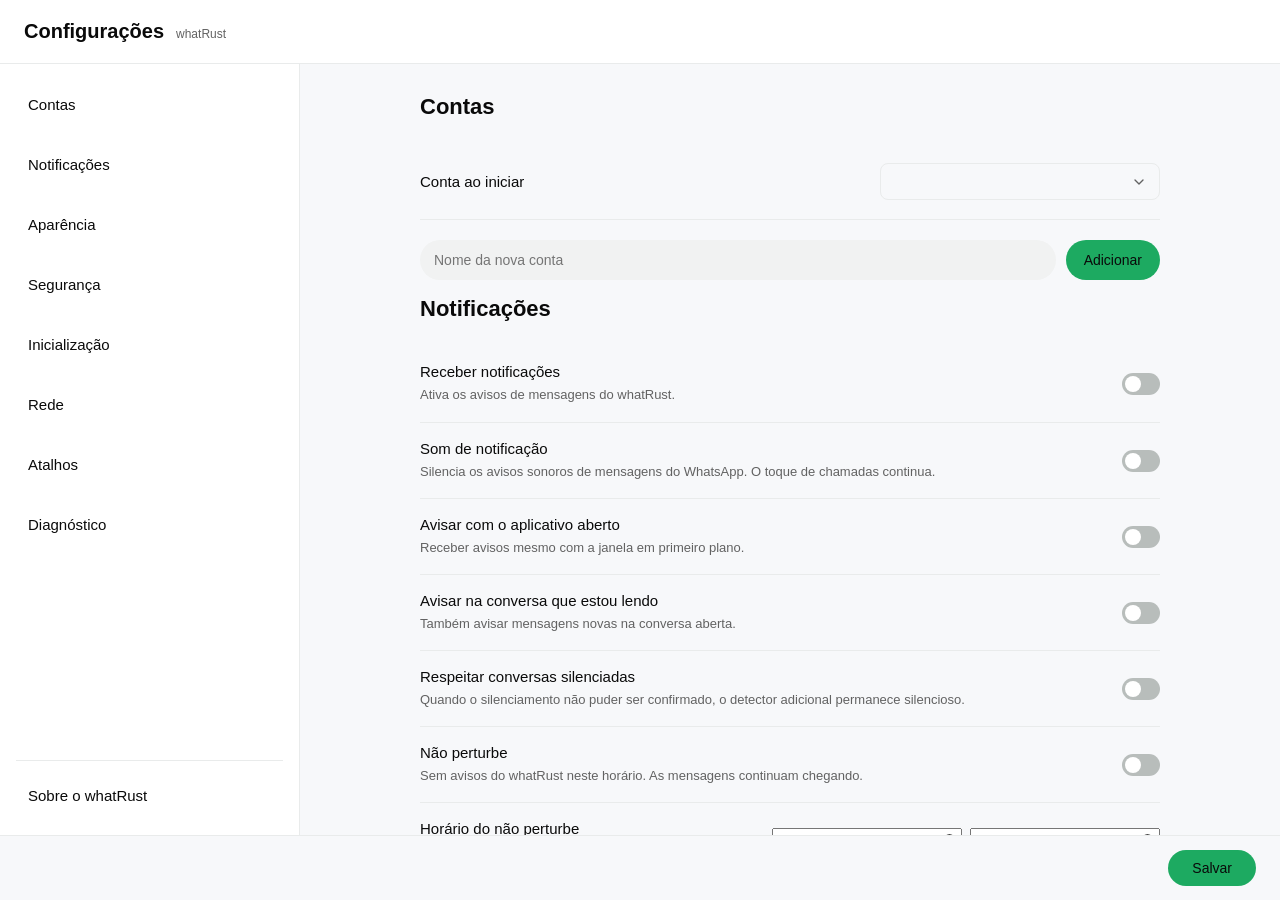
==== settings-ui/index.html @ b7c7f3b9 "feat(settings): add a System / Light / Dark theme setting Settings → Appearance → Theme. `system` (d" ====
<!doctype html>
<html lang="pt-BR">
  <head>
    <meta charset="utf-8" />
    <meta name="viewport" content="width=device-width, initial-scale=1" />
    <title>whatRust — Configurações</title>
    <script src="i18n.js"></script>
    <link rel="stylesheet" href="style.css" />
    <link rel="stylesheet" href="dialog.css" />
  </head>
  <body>
    <header class="app-header"><div><strong>Configurações</strong><span>whatRust</span></div><button id="back-to-chat" type="button" class="secondary back-button" aria-label="Voltar ao WhatsApp" title="Voltar ao WhatsApp" hidden><svg viewBox="0 0 24 24" aria-hidden="true"><path d="M19 12H5 M12 5l-7 7 7 7"/></svg><span>Voltar ao WhatsApp</span></button></header>
    <div class="settings-layout"><nav class="settings-nav" aria-label="Configurações"><a href="#sec-contas">Contas</a><a href="#sec-notificacoes">Notificações</a><a href="#sec-aparencia">Aparência</a><a href="#sec-seguranca">Segurança</a><a href="#sec-sistema">Inicialização</a><a href="#sec-rede">Rede</a><a href="#sec-atalhos">Atalhos</a><a href="#sec-diagnostico">Diagnóstico</a><a class="nav-about" href="#sec-atualizacoes"><span class="nav-about-text"><span>Sobre o whatRust</span><span class="nav-version" id="nav_version"></span></span></a></nav>
    <!-- Local preferences use familiar WhatsApp rows: titled
         groups of boxed-list rows, a title + subtitle on the left and the control
         on the right. Element ids are what main.js uses; keep them stable. -->
    <main class="prefs">
      <section class="group" id="sec-contas">
        <h2 class="group-title">Contas</h2>
        <label class="row startup-row">
          <span class="row-text"><span class="row-title">Conta ao iniciar</span></span>
          <select id="startup_account" aria-label="Conta ao iniciar"></select>
        </label>
        <div class="boxed-list" id="single_window_row" hidden>
          <label class="row">
            <span class="row-text"><span class="row-title">Mostrar todas as contas em uma janela</span>
              <span class="row-subtitle" id="single_window_subtitle">Uma janela com um seletor de contas; as contas ocultas continuam conectadas. Requer reiniciar o whatRust.</span></span>
            <input type="checkbox" class="switch" id="single_window" />
          </label>
        </div>
        <div id="accounts-list" class="boxed-list"></div>
        <div class="add-row">
          <input type="text" id="new_account_name" placeholder="Nome da nova conta" aria-label="Nome da nova conta" />
          <button id="add_account">Adicionar</button>
        </div>
        <p id="macos-note" class="macos-note" hidden>Múltiplas contas exigem macOS 14 ou superior.</p>
        <p id="accounts-note" class="group-note" role="status" aria-live="polite"></p>
      </section>
      <section class="group" id="sec-notificacoes"><h2 class="group-title">Notificações</h2><div class="boxed-list">
<label class="row"><span class="row-text"><span class="row-title">Receber notificações</span><span class="row-subtitle">Ativa os avisos de mensagens do whatRust.</span></span><input type="checkbox" class="switch" id="notifications"></label><label class="row"><span class="row-text"><span class="row-title">Som de notificação</span><span class="row-subtitle">Silencia os avisos sonoros de mensagens do WhatsApp. O toque de chamadas continua.</span></span><input type="checkbox" class="switch" id="notification_sound"></label><label class="row"><span class="row-text"><span class="row-title">Avisar com o aplicativo aberto</span><span class="row-subtitle">Receber avisos mesmo com a janela em primeiro plano.</span></span><input type="checkbox" class="switch" id="notify_when_focused"></label><label class="row"><span class="row-text"><span class="row-title">Avisar na conversa que estou lendo</span><span class="row-subtitle">Também avisar mensagens novas na conversa aberta.</span></span><input type="checkbox" class="switch" id="notify_active_chat"></label><label class="row"><span class="row-text"><span class="row-title">Respeitar conversas silenciadas</span><span class="row-subtitle">Quando o silenciamento não puder ser confirmado, o detector adicional permanece silencioso.</span></span><input type="checkbox" class="switch" id="respect_muted"></label><label class="row"><span class="row-text"><span class="row-title">Não perturbe</span><span class="row-subtitle">Sem avisos do whatRust neste horário. As mensagens continuam chegando.</span></span><input type="checkbox" class="switch" id="quiet_hours"></label><div class="row" id="quiet_times_row"><span class="row-text"><span class="row-title">Horário do não perturbe</span><span class="row-subtitle">Pode passar da meia-noite, por exemplo 22:00 até 08:00.</span></span><div class="hotkey-row"><input type="time" id="quiet_start" aria-label="Início do não perturbe"><input type="time" id="quiet_end" aria-label="Fim do não perturbe"></div></div></div><p class="group-note">O detector adicional só usa mensagens novas identificáveis. Conversas silenciadas, histórico e estados desconhecidos não geram avisos adicionais.</p></section>

      <section class="group" id="sec-sistema">
        <h2 class="group-title">Comportamento</h2>
        <div class="boxed-list">
          <label class="row">
            <span class="row-text"><span class="row-title">Continuar em segundo plano ao fechar</span>
              <span class="row-subtitle">Mantém suas contas conectadas ao fechar a janela</span></span>
            <input type="checkbox" class="switch" id="close_to_tray" />
          </label>
          <label class="row">
            <span class="row-text"><span class="row-title">Iniciar minimizado</span>
              <span class="row-subtitle">Iniciar sem abrir a janela principal</span></span>
            <input type="checkbox" class="switch" id="start_minimized" />
          </label>
          <label class="row">
            <span class="row-text"><span class="row-title">Iniciar com o sistema</span></span>
            <input type="checkbox" class="switch" id="autostart" />
          </label>
          <label class="row mac-only" id="menu_bar_icon_row" hidden>
            <span class="row-text"><span class="row-title">Mostrar ícone na barra de menus</span>
              <span class="row-subtitle" id="menu_bar_icon_subtitle">Quando desativado, clique no ícone do Dock para abrir o whatRust</span></span>
            <input type="checkbox" class="switch" id="menu_bar_icon" />
          </label>
          <label class="row mac-only" hidden>
            <span class="row-text"><span class="row-title">Somente na barra de menus</span>
              <span class="row-subtitle" id="menubar_only_subtitle">Sem ícone no Dock nem janela principal — todas as contas continuam conectadas para notificações e cada uma abre como painel pela bandeja</span></span>
            <input type="checkbox" class="switch" id="menubar_only" />
          </label>
          <label class="row mac-only" hidden>
            <span class="row-text"><span class="row-title">Ocultar ícone do Dock</span>
              <span class="row-subtitle">Mantém a janela principal; o ícone da barra de menus passa a ser a forma de reabrir o whatRust</span></span>
            <input type="checkbox" class="switch" id="hide_dock_icon" />
          </label>
        </div>
      </section>

      <section class="group" id="sec-aparencia">
        <h2 class="group-title">Aparência</h2>
        <div class="boxed-list">
          <label class="row">
            <span class="row-text"><span class="row-title">Tema</span>
              <span class="row-subtitle">O WhatsApp segue esta opção quando o tema dele está em "Padrão do sistema".</span></span>
            <select id="theme">
              <option value="system">Sistema</option>
              <option value="light">Claro</option>
              <option value="dark">Escuro</option>
            </select>
          </label>
          <label class="row">
            <span class="row-text"><span class="row-title">Tamanho da interface</span>
              <span class="row-subtitle">Ajusta o tamanho do WhatsApp sem alterar as outras contas.</span></span>
            <select id="zoom">
              <option value="0.75">Muito pequeno</option>
              <option value="0.85">Pequeno</option>
              <option value="1">Padrão</option>
              <option value="1.15">Grande</option>
            </select>
          </label>
          <label class="row">
            <span class="row-text"><span class="row-title">Ocultar anúncios do app do WhatsApp</span>
              <span class="row-subtitle">Esconde os convites para baixar o WhatsApp para Windows ou Mac. Vale ao reiniciar o whatRust.</span></span>
            <input type="checkbox" class="switch" id="hide_app_banner" />
          </label>
          <label class="row">
            <span class="row-text"><span class="row-title">Controles do whatRust no cabeçalho do WhatsApp</span>
              <span class="row-subtitle">Mostra o seletor de contas e a engrenagem dentro do cabeçalho do WhatsApp (Windows e janela única). Desative para não alterar a página. Vale ao reiniciar o whatRust.</span></span>
            <input type="checkbox" class="switch" id="page_overlays" />
          </label>
          <label class="row linux-only" id="title_bar_row" hidden>
            <span class="row-text"><span class="row-title">Barra de título</span>
              <span class="row-subtitle" id="title_bar_subtitle">Gerenciadores de janelas lado a lado, como o Hyprland, não usam barra de título.</span></span>
            <select id="title_bar">
              <option value="auto">Automático</option>
              <option value="show">Mostrar</option>
              <option value="hide">Ocultar</option>
            </select>
          </label>
          <label class="row linux-only" id="rendering_row" hidden>
            <span class="row-text"><span class="row-title">Renderização</span>
              <span class="row-subtitle" id="rendering_subtitle">Use o modo compatível se a janela ficar em branco em placas de vídeo antigas. Vale ao reiniciar o whatRust.</span></span>
            <select id="rendering">
              <option value="auto">Automático</option>
              <option value="software">Compatível (sem GPU)</option>
            </select>
          </label>
          <label class="row">
            <span class="row-text"><span class="row-title">Idioma</span>
              <span class="row-subtitle">Idioma da interface do whatRust.</span></span>
            <select id="language">
              <option value="pt-BR">Português (Brasil)</option>
              <option value="en">English</option>
            </select>
          </label>
          <div class="row">
            <span class="row-text"><span class="row-title">Ícone do aplicativo</span>
              <span class="row-subtitle" id="icon_subtitle">Padrão</span></span>
            <div class="hotkey-row">
              <button type="button" id="choose_icon" class="secondary">Escolher PNG…</button>
              <button type="button" id="reset_icon" class="secondary">Restaurar padrão</button>
            </div>
          </div>
          <p class="group-note" id="icon_note">Imagem PNG quadrada, de 32 a 1024 px e até 5 MB. Vale para o aplicativo todo; a bandeja não muda. No Linux com Wayland, o ícone da janela vem do arquivo .desktop e não muda.</p>
          <div class="row">
            <span class="row-text"><span class="row-title">Pasta de downloads</span>
              <span class="row-subtitle" id="download_dir_subtitle">Pasta Downloads do sistema</span></span>
            <div class="hotkey-row">
              <button type="button" id="choose_download_dir" class="secondary">Escolher pasta…</button>
              <button type="button" id="reset_download_dir" class="secondary">Restaurar Downloads</button>
            </div>
          </div>
          <label class="row">
            <span class="row-text"><span class="row-title">Suspender contas sem uso</span>
              <span class="row-subtitle">Libera memória de contas em segundo plano. Uma conta suspensa não recebe avisos até ser aberta de novo.</span></span>
            <select id="sleep_idle_hours">
              <option value="0">Nunca</option>
              <option value="1">Após 1 hora</option>
              <option value="4">Após 4 horas</option>
              <option value="8">Após 8 horas</option>
              <option value="24">Após 24 horas</option>
            </select>
          </label>
          <div class="row">
            <span class="row-text"><span class="row-title">Backup das configurações</span>
              <span class="row-subtitle">Salva as preferências e a lista de contas. Não inclui logins, conversas nem a senha de bloqueio.</span></span>
            <div class="hotkey-row">
              <button type="button" id="export_backup" class="secondary">Salvar backup…</button>
              <button type="button" id="import_backup" class="secondary">Restaurar backup…</button>
            </div>
          </div>
        </div>
      </section>

      <section class="group" id="sec-rede">
        <h2 class="group-title">Rede</h2>
        <div class="boxed-list">
          <label class="row">
            <span class="row-text"><span class="row-title">Proxy</span>
              <span class="row-subtitle">Encaminha todo o tráfego das contas do WhatsApp por um proxy.</span></span>
            <select id="proxy_mode">
              <option value="off">Desativado</option>
              <option value="socks5">SOCKS5</option>
              <option value="http">HTTP</option>
            </select>
          </label>
          <label class="row entry-row proxy-field">
            <span class="row-title">Servidor</span>
            <input type="text" id="proxy_host" autocomplete="off" spellcheck="false" placeholder="127.0.0.1" />
          </label>
          <label class="row entry-row proxy-field">
            <span class="row-title">Porta</span>
            <input type="text" id="proxy_port" inputmode="numeric" autocomplete="off" placeholder="1080" />
          </label>
        </div>
        <p class="group-note">Proxy com usuário e senha não é suportado: os navegadores embutidos não aceitam credenciais por esse caminho. A alteração vale após reiniciar o whatRust.</p>
        <p id="proxy_restart" class="hotkey-hint" hidden><span>Reinicie o whatRust para aplicar o proxy.</span> <button type="button" id="proxy_restart_btn" class="secondary">Reiniciar agora</button></p>
      </section>

      <section class="group" id="sec-atalhos">
        <h2 class="group-title">Atalhos</h2>
        <div class="boxed-list">
          <label class="row">
            <span class="row-text"><span class="row-title">Atalho para mostrar ou ocultar</span>
              <span class="row-subtitle">Uma combinação de teclas para mostrar ou ocultar o aplicativo</span></span>
            <input type="checkbox" class="switch" id="hotkey_enabled" />
          </label>
          <div class="row">
            <span class="row-text"><span class="row-title">Atalho</span></span>
            <div class="hotkey-row">
              <input type="text" id="hotkey" placeholder="Cmd/Ctrl+Shift+W" aria-label="Atalho" />
              <button type="button" id="record_hotkey" class="secondary">Gravar</button>
            </div>
          </div>
          <label class="row">
            <span class="row-text"><span class="row-title">Atalho para desfocar</span>
              <span class="row-subtitle">Liga ou desliga o desfoque de privacidade em todas as contas. Para escolher o que é desfocado, pressione Ctrl+Shift+P (⌘+Shift+P no Mac) numa janela do WhatsApp.</span></span>
            <input type="checkbox" class="switch" id="blur_hotkey_enabled" />
          </label>
          <div class="row">
            <span class="row-text"><span class="row-title">Atalho</span></span>
            <div class="hotkey-row">
              <input type="text" id="blur_hotkey" placeholder="Cmd/Ctrl+Shift+B" aria-label="Atalho" />
              <button type="button" id="record_blur_hotkey" class="secondary">Gravar</button>
            </div>
          </div>
        </div>
        <p id="hotkey_hint" class="hotkey-hint" hidden></p>
        <p class="group-note">No Linux/Wayland, configure <code>whatrust --toggle</code> nos atalhos do sistema.</p>
      </section>

      <section class="group" id="sec-seguranca">
        <h2 class="group-title">Segurança</h2>

        <div id="lock-disabled">
          <div class="boxed-list">
            <label class="row entry-row">
              <span class="row-title">Senha</span>
              <input type="password" id="lock_pw1" autocomplete="new-password" placeholder="Pelo menos 6 caracteres" />
            </label>
            <label class="row entry-row">
              <span class="row-title">Confirmar</span>
              <input type="password" id="lock_pw2" autocomplete="new-password" />
            </label>
          </div>
          <div class="group-actions">
            <button id="enable_lock">Ativar bloqueio</button>
          </div>
        </div>

        <div id="lock-enabled" hidden>
          <div class="boxed-list">
            <label class="row" id="biometric_row" hidden>
              <span class="row-text"><span class="row-title" id="biometric_label">Usar biometria</span></span>
              <input type="checkbox" class="switch" id="biometric_enabled" />
            </label>
            <label class="row">
              <span class="row-text"><span class="row-title">Bloquear ao iniciar</span></span>
              <input type="checkbox" class="switch" id="lock_on_launch" />
            </label>
            <label class="row">
              <span class="row-text"><span class="row-title">Bloquear ao ocultar</span></span>
              <input type="checkbox" class="switch" id="lock_on_hide" />
            </label>
            <label class="row">
              <span class="row-text"><span class="row-title">Bloquear por inatividade</span>
                <span class="row-subtitle">Minutos; 0 desativa</span></span>
              <input type="number" id="idle_min" min="0" step="1" value="0" />
            </label>
          </div>
          <div class="group-actions">
            <button id="lock_now">Bloquear agora</button>
            <button id="change_pw" class="secondary">Alterar senha…</button>
            <button id="disable_lock" class="secondary">Desativar…</button>
          </div>
        </div>

        <p class="group-note">O bloqueio protege o acesso às janelas do whatRust. Ele
          <strong>não</strong> criptografa os dados no disco.</p>
      </section>
      <section class="group" id="sec-diagnostico"><h2 class="group-title">Diagnóstico de notificações</h2>
      <div class="boxed-list"><div class="row"><span class="row-text"><span class="row-title">Verificar avisos do Windows</span><span class="row-subtitle">O teste confirma o envio; confira se o Windows exibe o banner.</span></span><button id="test-notification" type="button">Testar</button></div><div class="row"><span class="row-text">Permissões e Não perturbe</span><button id="windows-notifications" class="secondary" type="button">Abrir no Windows</button></div></div>
      <p id="diagnostic-note" class="group-note" role="status"></p><div id="route-status" class="boxed-list"></div>
      <h3>Atividade desta sessão</h3><p class="group-note">Somente horário, conta e resultado. Não armazena o texto das mensagens.</p><div id="notification-history" class="boxed-list"></div>
      </section>
      <section class="group" id="sec-atualizacoes">
        <h2 class="group-title">Sobre o whatRust</h2>
        <h3>Atualizações</h3>
        <div class="boxed-list">
          <label class="row">
            <span class="row-text"><span class="row-title">Verificar atualizações automaticamente</span>
              <span class="row-subtitle">Consulta o GitHub (api.github.com) um minuto após iniciar e a cada 6 horas. Só pergunta qual é a versão mais recente.</span></span>
            <input type="checkbox" class="switch" id="auto_update_check" />
          </label>
          <label class="row">
            <span class="row-text"><span class="row-title">Instalar atualizações automaticamente</span>
              <span class="row-subtitle" id="auto_update_install_subtitle">Só age quando não é preciso senha.</span></span>
            <input type="checkbox" class="switch" id="auto_update_install" />
          </label>
        </div>
        <div class="boxed-list">
          <div class="row">
            <span class="row-text"><span class="row-title">Versão instalada</span>
              <span class="row-subtitle" id="upd_current"></span></span>
            <button type="button" id="upd_check" class="secondary">Verificar agora</button>
          </div>
          <div class="row">
            <span class="row-text"><span class="row-title">Tipo de instalação</span>
              <span class="row-subtitle" id="upd_method"></span></span>
          </div>
          <div class="row">
            <span class="row-text"><span class="row-title">Última verificação</span>
              <span class="row-subtitle" id="upd_last"></span></span>
          </div>
        </div>
        <div id="upd_panel" class="upd-panel" hidden>
          <h3 id="upd_title"></h3>
          <progress id="upd_progress" max="100" hidden></progress>
          <p id="upd_message" class="group-note" role="status" aria-live="polite"></p>
          <p id="upd_error" class="hotkey-hint" role="alert" hidden></p>
          <div class="group-actions">
            <button type="button" id="upd_install" hidden>Baixar e instalar</button>
            <button type="button" id="upd_apply" hidden>Reiniciar e instalar</button>
            <button type="button" id="upd_restart" hidden>Reiniciar agora</button>
            <button type="button" id="upd_page" class="secondary" hidden>Ver no GitHub</button>
          </div>
          <div id="upd_flatpak" class="upd-flatpak" hidden>
            <code id="upd_command"></code>
            <button type="button" id="upd_copy" class="secondary">Copiar</button>
          </div>
        </div>
        <div id="upd_notes_box" hidden>
          <h3>Novidades</h3>
          <div id="upd_notes" class="notes"></div>
        </div>
        <p class="group-note">Versões 0.6.10 e anteriores não atualizam sozinhas: instale esta versão manualmente uma vez. Cada arquivo baixado é conferido com a soma de verificação (SHA-256) publicada na versão antes de ser instalado.</p>
        <h3>Contribuidores</h3>
        <p class="group-note">Obrigado a todas as pessoas que contribuíram com código para o whatRust.</p>
        <ul id="contributors" class="contributors"></ul>
      </section>
    </main></div>

    <footer class="footer">
      <span id="note" class="note" role="status" aria-live="polite"></span>
      <button id="save">Salvar</button>
    </footer>

    <script src="dialog.js"></script>
    <script src="hotkey.js"></script>
    <script src="main.js"></script>
    <script src="panel.js"></script>
    <script src="notes.js"></script>
    <script src="updates.js"></script>
  </body>
</html>
---- settings-ui/style.css ----
/* Local management UI, matching WhatsApp desktop surfaces and spacing. */
:root {
  color-scheme: light dark;
  --bg: #fff; --card: #fff; --panel: #f7f8fa; --fg: #0a0a0a; --dim: #626262;
  --green: #1daa61; --on-green: #0a0a0a; --border: #e9ebeb;
  --control-hover: #00000014; --control-active: #00000024;
  --line: #e9ebeb; --hover: #f1f2f2; --switch-off: #b8bdbb;
  --danger: #c52c3a; --warn: #996600;
  --chevron: url("data:image/svg+xml,%3Csvg xmlns='http://www.w3.org/2000/svg' viewBox='0 0 24 24' fill='none' stroke='%23626262' stroke-width='2' stroke-linecap='round' stroke-linejoin='round'%3E%3Cpath d='m6 9 6 6 6-6'/%3E%3C/svg%3E");
}
@media (prefers-color-scheme: dark) {
  :root:not([data-theme="light"]) {
    color-scheme: dark;
    --bg: #161717; --card: #232626; --panel: #1d1f1f; --fg: #fafafa; --dim: #a1a5a5;
    --green: #21c063; --on-green: #0a0a0a; --border: #2c3030;
    --control-hover: #ffffff14; --control-active: #ffffff24;
    --line: #2c3030; --hover: #2a2d2d; --switch-off: #626767;
    --danger: #ff707a; --warn: #e3b341;
    --chevron: url("data:image/svg+xml,%3Csvg xmlns='http://www.w3.org/2000/svg' viewBox='0 0 24 24' fill='none' stroke='%23a1a5a5' stroke-width='2' stroke-linecap='round' stroke-linejoin='round'%3E%3Cpath d='m6 9 6 6 6-6'/%3E%3C/svg%3E");
  }
}
:root[data-theme="dark"] {
    color-scheme: dark;
    --bg: #161717; --card: #232626; --panel: #1d1f1f; --fg: #fafafa; --dim: #a1a5a5;
    --green: #21c063; --on-green: #0a0a0a; --border: #2c3030;
    --control-hover: #ffffff14; --control-active: #ffffff24;
    --line: #2c3030; --hover: #2a2d2d; --switch-off: #626767;
    --danger: #ff707a; --warn: #e3b341;
    --chevron: url("data:image/svg+xml,%3Csvg xmlns='http://www.w3.org/2000/svg' viewBox='0 0 24 24' fill='none' stroke='%23a1a5a5' stroke-width='2' stroke-linecap='round' stroke-linejoin='round'%3E%3Cpath d='m6 9 6 6 6-6'/%3E%3C/svg%3E");
}
:root[data-theme="light"] { color-scheme:light; }
* { box-sizing: border-box; }
/* Thin, translucent scrollbars to match the chat panes (see bridge.js):
   the native webviews otherwise render a thick unstyled system scrollbar
   that clashes with the dark theme. Same muted grey, transparent track. */
* { scrollbar-width: thin; scrollbar-color: rgba(134,150,160,.45) transparent; }
*::-webkit-scrollbar { width: 8px; height: 8px; }
*::-webkit-scrollbar-track { background: transparent; }
*::-webkit-scrollbar-thumb { background-color: rgba(134,150,160,.45); border: 2px solid transparent; border-radius: 4px; background-clip: padding-box; }
*::-webkit-scrollbar-thumb:hover { background-color: rgba(134,150,160,.8); }
*::-webkit-scrollbar-corner { background: transparent; }
html, body { height: 100%; }
body {
  margin: 0; display: flex; flex-direction: column;
  background: var(--bg); color: var(--fg);
  font: 14px "Segoe UI", Helvetica, Arial, sans-serif;
}
[hidden] { display: none !important; }
button, input, select { font: inherit; }
button { cursor: pointer; border: 0; border-radius: 22px; padding: 9px 18px; background: var(--green); color: var(--on-green); font-weight: 500; }
button:disabled { opacity: .45; cursor: default; }
button.secondary { background: transparent; color: var(--green); }
button:hover:not(:disabled) { filter: brightness(.95); }
button:focus-visible, input:focus-visible, select:focus-visible, a:focus-visible { outline: 2px solid var(--green); outline-offset: 2px; }
.app-header { padding: 12px 24px; min-height: 64px; display: flex; align-items: center; justify-content: space-between; gap: 16px; border-bottom: 1px solid var(--border); }
.app-header > div { display: flex; align-items: baseline; gap: 12px; }
.app-header strong { font-size: 20px; font-weight: 600; }
.app-header span { font-size: 12px; color: var(--dim); }
.app-header button { color: var(--dim); font-weight: 400; }
.settings-layout { display: flex; flex: 1; min-height: 0; overflow: hidden; }
.settings-nav { flex: 0 0 300px; padding: 12px 8px; display: flex; flex-direction: column; gap: 4px; border-right: 1px solid var(--border); }
.settings-nav a { display: flex; align-items: center; gap: 24px; padding: 16px 20px; border-radius:8px; min-height:56px; font-size: 15px; color: inherit; text-decoration: none; }
.settings-nav a:hover, .settings-nav a[aria-current=page] { background: var(--hover); }
.settings-nav svg { width: 22px; height: 22px; stroke: var(--dim); fill: none; stroke-width: 1.7; stroke-linecap: round; stroke-linejoin: round; flex-shrink: 0; }
.prefs { background:var(--panel); flex: 1; min-width: 0; overflow-y: auto; padding: 30px 40px; scroll-behavior: smooth; }
.group { max-width: 740px; margin: 0 auto; }
.group-title { font-size: 22px; font-weight: 600; margin: 0 0 24px; }
.group-note { font-size: 13px; line-height: 1.55; margin: 16px 0; color: var(--dim); }
.group-note code { font: inherit; background: var(--hover); padding: 2px 4px; }
.group-actions { display: flex; flex-wrap: wrap; align-items: center; gap: 8px; margin-top: 16px; }
.boxed-list > * + * { border-top: 1px solid var(--border); }
.boxed-list:empty { display: none; }
.row { display: flex; align-items: center; gap: 20px; min-height: 76px; padding: 16px 0; }
label.row { cursor: pointer; }
.row-text { flex: 1; min-width: 0; display: flex; flex-direction: column; gap: 5px; }
.row-title { font-size: 15px; }
.row-subtitle { font-size: 13px; line-height: 1.5; color: var(--dim); }
.startup-row { margin: 24px 0 16px; border-bottom: 1px solid var(--border); }
.entry-row .row-title { flex: 0 0 90px; }
.entry-row input { flex: 1; min-width: 0; }
input[type=text], input[type=password], input[type=number], select { border: 1px solid var(--border); border-radius: 8px; padding: 8px 12px; background: transparent; color: inherit; }
input[type=number] { width: 80px; }
select { min-width: 120px; appearance: none; -webkit-appearance: none; padding-right: 36px; background-image: var(--chevron); background-repeat: no-repeat; background-position: right 12px center; background-size: 16px 16px; line-height: 1.4; }
select option { background: var(--bg); color: var(--fg); }
.switch { appearance: none; -webkit-appearance: none; position: relative; width: 38px; height: 22px; margin: 0; flex: 0 0 38px; border: 0; border-radius: 12px; background: var(--switch-off); cursor: pointer; }
.switch::before { content: ""; position: absolute; left: 3px; top: 3px; width: 16px; height: 16px; border-radius: 50%; background: #fff; transition: transform .15s; }
.switch:checked { background: var(--green); }
.switch:checked::before { transform: translateX(16px); }
.account-row { border-radius:8px; display: flex; align-items: center; min-height: 88px; gap: 15px; padding: 12px; }
.account-row:hover { background:var(--hover); }
.account-row:hover .account-avatar:not(.has-photo) { background: var(--control-hover); }
.account-avatar { height: 48px; width: 48px; border-radius: 50%; background: var(--hover); color: var(--dim); display: grid; place-items: center; font-size: 17px; flex: 0 0 48px; }
.account-avatar.has-photo { overflow: hidden; background: none; }
.account-avatar img { width: 100%; height: 100%; object-fit: cover; display: block; }
.settings-nav .nav-about { margin-top: auto; position: relative; }
.settings-nav .nav-about::before { content: ""; position: absolute; left: 8px; right: 8px; top: -7px; border-top: 1px solid var(--border); }
.nav-about-text { display: flex; flex-direction: column; gap: 2px; min-width: 0; }
.nav-version { font-size: 12px; color: var(--dim); }
.nav-version:empty { display: none; }
.contributors { list-style: none; margin: 0; padding: 0; display: flex; flex-wrap: wrap; gap: 8px; }
.contributors a { display: inline-block; padding: 6px 12px; border: 1px solid var(--border); border-radius: 16px; color: inherit; text-decoration: none; font-size: 13px; }
.contributors a:hover { background: var(--hover); }
.account-open { display: flex; flex: 1; min-width: 0; align-items: flex-start; flex-direction: column; gap: 5px; padding: 0; border: 0; border-radius: 0; background: transparent; color: inherit; text-align: left; }
.acct-name { font-size: 16px; max-width: 100%; white-space: nowrap; text-overflow: ellipsis; overflow: hidden; }
.acct-subtitle { font-size: 13px; color: var(--dim); font-weight: 400; }
.account-more { display: grid; place-items: center; flex: 0 0 40px; font-size: 26px; line-height: 1; width: 40px; height: 40px; border-radius: 50%; padding: 0; color: var(--dim); background: transparent; transition: background-color .12s, color .12s; }
.account-more:hover:not(:disabled), .account-more:focus-visible, .account-more[aria-expanded="true"] { background: var(--control-hover); color: var(--fg); filter: none; }
.account-more:active:not(:disabled) { background: var(--control-active); }
@media(prefers-reduced-motion:reduce) { .account-more { transition:none; } }
.acct-unread { background: var(--green); color: var(--on-green); font-size: 12px; padding: 2px 7px; border-radius: 10px; }
.account-actions { position: fixed; inset: auto; border: 1px solid var(--border); border-radius: 8px; background: var(--card); color: var(--fg); box-shadow: 0 2px 12px #0004; padding: 6px 0; width: 245px; max-width:calc(100vw - 24px); margin: 0; max-height: calc(100vh - 24px);overflow-y:auto;overscroll-behavior:contain; }
.account-actions button { display: block; width: 100%; border-radius: 0; background: transparent; color: inherit; text-align: left; font-size: 14px; font-weight: 400; padding: 12px 22px; }
.account-actions button:hover, .account-actions button:focus-visible { background: var(--hover); }
.account-actions .danger { color: var(--danger); }
.add-row { display: flex; gap: 10px; margin-top: 20px; }
.add-row input { border-radius:24px; min-width: 0; flex: 1; background: var(--hover); border: 0; padding: 12px 14px; }
.hotkey-row { display: flex; gap: 8px; flex-wrap: wrap; }
.hotkey-row input { min-width: 0; width: 190px; }
.recording { outline: 2px dashed var(--green); }
.hotkey-hint { font-size: 13px; color: var(--warn); }
.footer { display: flex; justify-content: space-between; align-items: center; gap: 12px; padding: 14px 24px; border-top: 1px solid var(--border); }
.footer button { padding: 10px 24px; margin-left: auto; }
.note { font-size: 13px; color: var(--green); }
.prefs h3 { font-size: 14px; margin: 24px 0 6px; }
@media(max-width:900px) { .settings-nav { flex-basis: 220px; } .settings-nav a { padding: 16px 20px; gap: 18px; } .prefs { padding: 26px 24px; } }
@media(max-width:640px) {
  .settings-nav { flex-basis: 62px; overflow: hidden; } .settings-nav a { font-size: 0; padding: 18px 20px; gap: 24px; } .settings-nav svg { flex: 0 0 22px; }
  .prefs { padding: 24px 18px; } .app-header { padding: 14px 18px; min-height: 66px; } .row { gap: 12px; flex-wrap: wrap; } .row-text { flex-basis: 160px; }
  .account-row { gap: 10px; } .account-avatar { width: 40px; height: 40px; flex-basis: 40px; } .group-title { font-size: 19px; }
}
@media(max-width:480px) { .app-header span { display: none; } }

/* Same icon hit area as the WhatsApp toolbar. */
.back-button { display:inline-flex;align-items:center;gap:10px;min-height:40px;padding:8px 12px!important;color:var(--fg)!important; }
.back-button svg { width:24px;height:24px;stroke:currentColor;stroke-width:1.8;fill:none;stroke-linecap:round;stroke-linejoin:round;flex:none; }
.back-button:hover { background:var(--hover); }
.footer { background:var(--panel); }
@media(max-width:640px){.settings-nav{padding:12px 4px;}.settings-nav a{padding:16px;}.back-button span{display:none;}.back-button{width:40px;padding:8px!important;}}

.back-button span { font-size:14px;color:inherit; }

.row select { max-width:min(280px,100%);text-overflow:ellipsis;white-space:nowrap;overflow:hidden; }
#startup_account { width:clamp(150px,35vw,280px); }

.row-subtitle,.group-note,.hotkey-hint { overflow-wrap:anywhere; }

.row-title {overflow-wrap:anywhere;}
.note {min-width:0;overflow-wrap:anywhere;flex:1;}

/* Settings -> Updates */
.upd-panel { margin-top: 24px; padding: 16px 20px; border: 1px solid var(--border); border-radius: 12px; background: var(--card); }
.upd-panel h3 { margin: 0 0 8px; font-size: 16px; }
.upd-panel progress { width: 100%; height: 8px; accent-color: var(--green); margin: 8px 0; }
.upd-panel .group-note { margin: 8px 0; }
.upd-flatpak { display: flex; align-items: center; gap: 8px; margin-top: 12px; flex-wrap: wrap; }
.upd-flatpak code { flex: 1; min-width: 0; overflow-wrap: anywhere; font: 12px ui-monospace, Menlo, Consolas, monospace; background: var(--hover); padding: 8px 10px; border-radius: 8px; user-select: all; }
.notes { font-size: 13px; line-height: 1.55; max-height: 320px; overflow-y: auto; padding: 4px 0; overflow-wrap: anywhere; }
.notes h4 { margin: 14px 0 4px; font-size: 14px; }
.notes p { margin: 6px 0; }
.notes ul { margin: 6px 0; padding-left: 20px; }
.notes code, .notes pre { font: 12px ui-monospace, Menlo, Consolas, monospace; background: var(--hover); border-radius: 4px; }
.notes code { padding: 1px 4px; }
.notes pre { padding: 8px 10px; overflow-x: auto; white-space: pre-wrap; }
---- settings-ui/dialog.css ----
/* In-page replacements for window.alert/confirm/prompt. Shared by the settings
   window and the lock screen, so the styles stand on their own rather than
   extending either page's sheet. */
.dlg-backdrop {
  position: fixed; inset: 0; z-index: 100;
  display: flex; align-items: center; justify-content: center; padding: 24px;
  background: #000a;
}
.dlg-backdrop[hidden] { display: none; }
.dlg {
  box-sizing:border-box;width:100%;max-width:340px;max-height:calc(100vh - 48px);overflow-y:auto;overflow-wrap:anywhere;padding:20px;
  border-radius: 12px; box-shadow: 0 14px 44px #0007;
  background: var(--card,#fff); color: var(--fg,#0a0a0a);
  font-family: system-ui, -apple-system, "Segoe UI", Roboto, sans-serif;
  font-size: 14px; text-align: left;
}
@media (prefers-color-scheme: dark) {
  .dlg { background: var(--card,#232626); color: var(--fg,#fafafa); }
}
.dlg h2 { font-size: 15px; font-weight: 600; margin: 0 0 8px; }
.dlg-message { margin: 0; line-height: 1.45; white-space: pre-line; }
.dlg-input {
  width: 100%; margin-top: 14px; padding: 9px 11px; font-size: 14px;
  border: 1px solid #8886; border-radius: 8px;
  background: transparent; color: inherit;
}
.dlg-input:focus { outline: 2px solid #25d36688; outline-offset: 1px; }
.dlg-error { color: #f15c6d; font-size: 13px; margin: 8px 0 0; }
.dlg-error[hidden] { display: none; }
.dlg-actions { display:flex;flex-wrap:wrap; justify-content: flex-end; gap: 8px; margin-top: 18px; }
.dlg-actions button {
  padding: 8px 16px; font-size: 14px; font-weight: 600;
  border: 0; border-radius: 20px; cursor: pointer;
  background: var(--green,#21c063); color: var(--on-green,#0a0a0a);
}
.dlg-actions button.dlg-secondary { background: transparent; color: inherit; border: 1px solid #8886; }
.dlg-actions button.dlg-danger { background: #e5484d; color: #fff; }
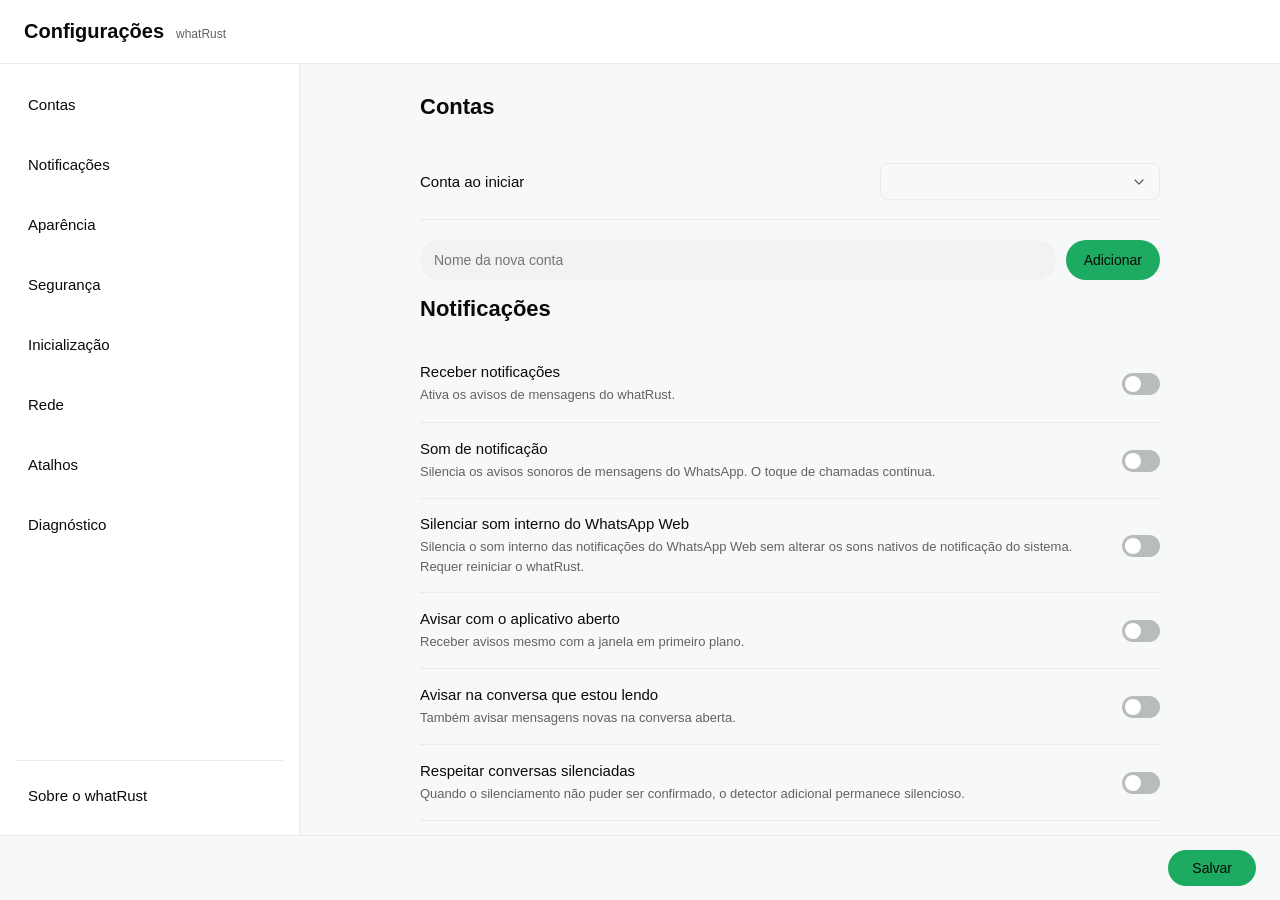
==== commit 73adc708: "Merge branch 'pr126' into groupA-langs" ====
--- a/settings-ui/index.html
+++ b/settings-ui/index.html
@@ -37,7 +37,14 @@
         <p id="accounts-note" class="group-note" role="status" aria-live="polite"></p>
       </section>
       <section class="group" id="sec-notificacoes"><h2 class="group-title">Notificações</h2><div class="boxed-list">
-<label class="row"><span class="row-text"><span class="row-title">Receber notificações</span><span class="row-subtitle">Ativa os avisos de mensagens do whatRust.</span></span><input type="checkbox" class="switch" id="notifications"></label><label class="row"><span class="row-text"><span class="row-title">Som de notificação</span><span class="row-subtitle">Silencia os avisos sonoros de mensagens do WhatsApp. O toque de chamadas continua.</span></span><input type="checkbox" class="switch" id="notification_sound"></label><label class="row"><span class="row-text"><span class="row-title">Avisar com o aplicativo aberto</span><span class="row-subtitle">Receber avisos mesmo com a janela em primeiro plano.</span></span><input type="checkbox" class="switch" id="notify_when_focused"></label><label class="row"><span class="row-text"><span class="row-title">Avisar na conversa que estou lendo</span><span class="row-subtitle">Também avisar mensagens novas na conversa aberta.</span></span><input type="checkbox" class="switch" id="notify_active_chat"></label><label class="row"><span class="row-text"><span class="row-title">Respeitar conversas silenciadas</span><span class="row-subtitle">Quando o silenciamento não puder ser confirmado, o detector adicional permanece silencioso.</span></span><input type="checkbox" class="switch" id="respect_muted"></label><label class="row"><span class="row-text"><span class="row-title">Não perturbe</span><span class="row-subtitle">Sem avisos do whatRust neste horário. As mensagens continuam chegando.</span></span><input type="checkbox" class="switch" id="quiet_hours"></label><div class="row" id="quiet_times_row"><span class="row-text"><span class="row-title">Horário do não perturbe</span><span class="row-subtitle">Pode passar da meia-noite, por exemplo 22:00 até 08:00.</span></span><div class="hotkey-row"><input type="time" id="quiet_start" aria-label="Início do não perturbe"><input type="time" id="quiet_end" aria-label="Fim do não perturbe"></div></div></div><p class="group-note">O detector adicional só usa mensagens novas identificáveis. Conversas silenciadas, histórico e estados desconhecidos não geram avisos adicionais.</p></section>
+<label class="row"><span class="row-text"><span class="row-title">Receber notificações</span><span class="row-subtitle">Ativa os avisos de mensagens do whatRust.</span></span><input type="checkbox" class="switch" id="notifications"></label><label class="row"><span class="row-text"><span class="row-title">Som de notificação</span><span class="row-subtitle">Silencia os avisos sonoros de mensagens do WhatsApp. O toque de chamadas continua.</span></span><input type="checkbox" class="switch" id="notification_sound"></label>
+<label class="row">
+  <span class="row-text">
+    <span class="row-title">Silenciar som interno do WhatsApp Web</span>
+    <span class="row-subtitle">Silencia o som interno das notificações do WhatsApp Web sem alterar os sons nativos de notificação do sistema. Requer reiniciar o whatRust.</span>
+  </span>
+  <input type="checkbox" class="switch" id="suppress_web_notification_sounds">
+</label><label class="row"><span class="row-text"><span class="row-title">Avisar com o aplicativo aberto</span><span class="row-subtitle">Receber avisos mesmo com a janela em primeiro plano.</span></span><input type="checkbox" class="switch" id="notify_when_focused"></label><label class="row"><span class="row-text"><span class="row-title">Avisar na conversa que estou lendo</span><span class="row-subtitle">Também avisar mensagens novas na conversa aberta.</span></span><input type="checkbox" class="switch" id="notify_active_chat"></label><label class="row"><span class="row-text"><span class="row-title">Respeitar conversas silenciadas</span><span class="row-subtitle">Quando o silenciamento não puder ser confirmado, o detector adicional permanece silencioso.</span></span><input type="checkbox" class="switch" id="respect_muted"></label><label class="row"><span class="row-text"><span class="row-title">Não perturbe</span><span class="row-subtitle">Sem avisos do whatRust neste horário. As mensagens continuam chegando.</span></span><input type="checkbox" class="switch" id="quiet_hours"></label><div class="row" id="quiet_times_row"><span class="row-text"><span class="row-title">Horário do não perturbe</span><span class="row-subtitle">Pode passar da meia-noite, por exemplo 22:00 até 08:00.</span></span><div class="hotkey-row"><input type="time" id="quiet_start" aria-label="Início do não perturbe"><input type="time" id="quiet_end" aria-label="Fim do não perturbe"></div></div></div><p class="group-note">O detector adicional só usa mensagens novas identificáveis. Conversas silenciadas, histórico e estados desconhecidos não geram avisos adicionais.</p></section>
 
       <section class="group" id="sec-sistema">
         <h2 class="group-title">Comportamento</h2>
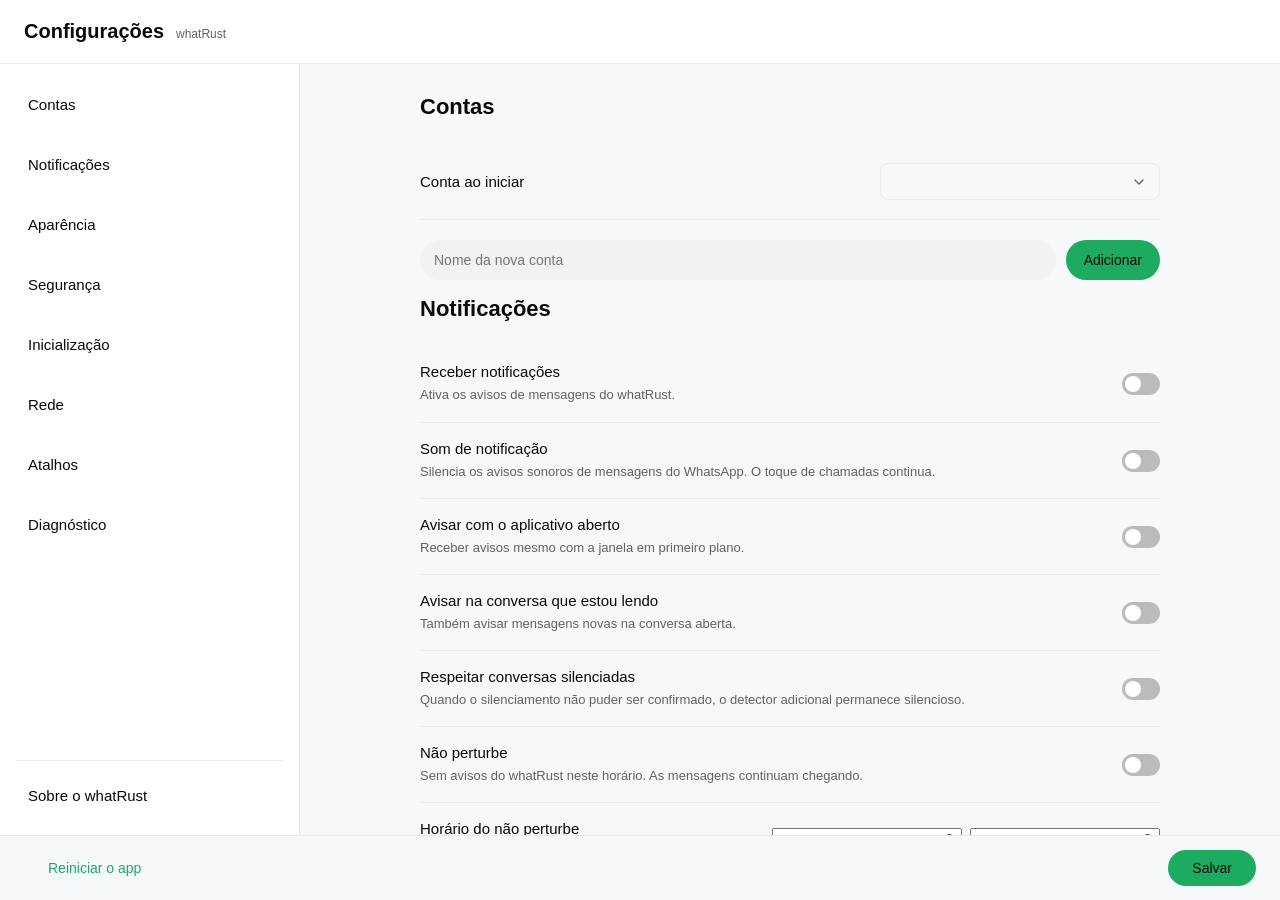
==== commit 8bc14230: "feat(ui): profile cards picker, top bar logo menu and instant bar, Relaunch button, hide unread coun" ====
--- a/settings-ui/index.html
+++ b/settings-ui/index.html
@@ -37,14 +37,7 @@
         <p id="accounts-note" class="group-note" role="status" aria-live="polite"></p>
       </section>
       <section class="group" id="sec-notificacoes"><h2 class="group-title">Notificações</h2><div class="boxed-list">
-<label class="row"><span class="row-text"><span class="row-title">Receber notificações</span><span class="row-subtitle">Ativa os avisos de mensagens do whatRust.</span></span><input type="checkbox" class="switch" id="notifications"></label><label class="row"><span class="row-text"><span class="row-title">Som de notificação</span><span class="row-subtitle">Silencia os avisos sonoros de mensagens do WhatsApp. O toque de chamadas continua.</span></span><input type="checkbox" class="switch" id="notification_sound"></label>
-<label class="row">
-  <span class="row-text">
-    <span class="row-title">Silenciar som interno do WhatsApp Web</span>
-    <span class="row-subtitle">Silencia o som interno das notificações do WhatsApp Web sem alterar os sons nativos de notificação do sistema. Requer reiniciar o whatRust.</span>
-  </span>
-  <input type="checkbox" class="switch" id="suppress_web_notification_sounds">
-</label><label class="row"><span class="row-text"><span class="row-title">Avisar com o aplicativo aberto</span><span class="row-subtitle">Receber avisos mesmo com a janela em primeiro plano.</span></span><input type="checkbox" class="switch" id="notify_when_focused"></label><label class="row"><span class="row-text"><span class="row-title">Avisar na conversa que estou lendo</span><span class="row-subtitle">Também avisar mensagens novas na conversa aberta.</span></span><input type="checkbox" class="switch" id="notify_active_chat"></label><label class="row"><span class="row-text"><span class="row-title">Respeitar conversas silenciadas</span><span class="row-subtitle">Quando o silenciamento não puder ser confirmado, o detector adicional permanece silencioso.</span></span><input type="checkbox" class="switch" id="respect_muted"></label><label class="row"><span class="row-text"><span class="row-title">Não perturbe</span><span class="row-subtitle">Sem avisos do whatRust neste horário. As mensagens continuam chegando.</span></span><input type="checkbox" class="switch" id="quiet_hours"></label><div class="row" id="quiet_times_row"><span class="row-text"><span class="row-title">Horário do não perturbe</span><span class="row-subtitle">Pode passar da meia-noite, por exemplo 22:00 até 08:00.</span></span><div class="hotkey-row"><input type="time" id="quiet_start" aria-label="Início do não perturbe"><input type="time" id="quiet_end" aria-label="Fim do não perturbe"></div></div></div><p class="group-note">O detector adicional só usa mensagens novas identificáveis. Conversas silenciadas, histórico e estados desconhecidos não geram avisos adicionais.</p></section>
+<label class="row"><span class="row-text"><span class="row-title">Receber notificações</span><span class="row-subtitle">Ativa os avisos de mensagens do whatRust.</span></span><input type="checkbox" class="switch" id="notifications"></label><label class="row"><span class="row-text"><span class="row-title">Som de notificação</span><span class="row-subtitle">Silencia os avisos sonoros de mensagens do WhatsApp. O toque de chamadas continua.</span></span><input type="checkbox" class="switch" id="notification_sound"></label><label class="row"><span class="row-text"><span class="row-title">Avisar com o aplicativo aberto</span><span class="row-subtitle">Receber avisos mesmo com a janela em primeiro plano.</span></span><input type="checkbox" class="switch" id="notify_when_focused"></label><label class="row"><span class="row-text"><span class="row-title">Avisar na conversa que estou lendo</span><span class="row-subtitle">Também avisar mensagens novas na conversa aberta.</span></span><input type="checkbox" class="switch" id="notify_active_chat"></label><label class="row"><span class="row-text"><span class="row-title">Respeitar conversas silenciadas</span><span class="row-subtitle">Quando o silenciamento não puder ser confirmado, o detector adicional permanece silencioso.</span></span><input type="checkbox" class="switch" id="respect_muted"></label><label class="row"><span class="row-text"><span class="row-title">Não perturbe</span><span class="row-subtitle">Sem avisos do whatRust neste horário. As mensagens continuam chegando.</span></span><input type="checkbox" class="switch" id="quiet_hours"></label><div class="row" id="quiet_times_row"><span class="row-text"><span class="row-title">Horário do não perturbe</span><span class="row-subtitle">Pode passar da meia-noite, por exemplo 22:00 até 08:00.</span></span><div class="hotkey-row"><input type="time" id="quiet_start" aria-label="Início do não perturbe"><input type="time" id="quiet_end" aria-label="Fim do não perturbe"></div></div></div><p class="group-note">O detector adicional só usa mensagens novas identificáveis. Conversas silenciadas, histórico e estados desconhecidos não geram avisos adicionais.</p></section>
 
       <section class="group" id="sec-sistema">
         <h2 class="group-title">Comportamento</h2>
@@ -84,15 +77,6 @@
       <section class="group" id="sec-aparencia">
         <h2 class="group-title">Aparência</h2>
         <div class="boxed-list">
-          <label class="row">
-            <span class="row-text"><span class="row-title">Tema</span>
-              <span class="row-subtitle">O WhatsApp segue esta opção quando o tema dele está em "Padrão do sistema".</span></span>
-            <select id="theme">
-              <option value="system">Sistema</option>
-              <option value="light">Claro</option>
-              <option value="dark">Escuro</option>
-            </select>
-          </label>
           <label class="row">
             <span class="row-text"><span class="row-title">Tamanho da interface</span>
               <span class="row-subtitle">Ajusta o tamanho do WhatsApp sem alterar as outras contas.</span></span>
@@ -112,6 +96,16 @@
             <span class="row-text"><span class="row-title">Controles do whatRust no cabeçalho do WhatsApp</span>
               <span class="row-subtitle">Mostra o seletor de contas e a engrenagem dentro do cabeçalho do WhatsApp (Windows e janela única). Desative para não alterar a página. Vale ao reiniciar o whatRust.</span></span>
             <input type="checkbox" class="switch" id="page_overlays" />
+          </label>
+          <label class="row">
+            <span class="row-text"><span class="row-title">Mostrar contagem de não lidas</span>
+              <span class="row-subtitle">Mostra o número de conversas não lidas no ícone da bandeja, no ícone do app, no título da janela e nas contas dentro do whatRust. Os avisos de mensagens não mudam.</span></span>
+            <input type="checkbox" class="switch" id="show_unread_counts" />
+          </label>
+          <label class="row">
+            <span class="row-text"><span class="row-title">Mostrar a escolha de perfis ao iniciar</span>
+              <span class="row-subtitle">Com mais de uma conta, abre a tela com um cartão por conta em vez de abrir direto a conta inicial (janela única). Vale ao reiniciar o whatRust.</span></span>
+            <input type="checkbox" class="switch" id="show_profile_picker" />
           </label>
           <label class="row linux-only" id="title_bar_row" hidden>
             <span class="row-text"><span class="row-title">Barra de título</span>
@@ -286,7 +280,8 @@
       <section class="group" id="sec-diagnostico"><h2 class="group-title">Diagnóstico de notificações</h2>
       <div class="boxed-list"><div class="row"><span class="row-text"><span class="row-title">Verificar avisos do Windows</span><span class="row-subtitle">O teste confirma o envio; confira se o Windows exibe o banner.</span></span><button id="test-notification" type="button">Testar</button></div><div class="row"><span class="row-text">Permissões e Não perturbe</span><button id="windows-notifications" class="secondary" type="button">Abrir no Windows</button></div></div>
       <p id="diagnostic-note" class="group-note" role="status"></p><div id="route-status" class="boxed-list"></div>
-      <h3>Atividade desta sessão</h3><p class="group-note">Somente horário, conta e resultado. Não armazena o texto das mensagens.</p><div id="notification-history" class="boxed-list"></div>
+      <h3>Atividade desta sessão</h3><p class="group-note">Somente horário, conta e resultado. Não armazena o texto das mensagens.</p>
+      <div class="boxed-list"><label class="row"><span class="row-text"><span class="row-title">Registrar atividade</span><span class="row-subtitle">Desative para pausar: novos eventos não aparecem aqui. O registro volta a vazio ao reiniciar o whatRust.</span></span><input type="checkbox" class="switch" id="activity-recording" checked></label><div class="row"><span class="row-text">Apagar o registro atual</span><button id="clear-activity" class="secondary" type="button">Limpar</button></div></div><div id="notification-history" class="boxed-list"></div>
       </section>
       <section class="group" id="sec-atualizacoes">
         <h2 class="group-title">Sobre o whatRust</h2>
@@ -346,6 +341,7 @@
     </main></div>
 
     <footer class="footer">
+      <button id="relaunch" type="button" class="secondary" title="Fecha e abre o whatRust de novo">Reiniciar o app</button>
       <span id="note" class="note" role="status" aria-live="polite"></span>
       <button id="save">Salvar</button>
     </footer>
--- a/settings-ui/style.css
+++ b/settings-ui/style.css
@@ -119,7 +119,9 @@
 .recording { outline: 2px dashed var(--green); }
 .hotkey-hint { font-size: 13px; color: var(--warn); }
 .footer { display: flex; justify-content: space-between; align-items: center; gap: 12px; padding: 14px 24px; border-top: 1px solid var(--border); }
-.footer button { padding: 10px 24px; margin-left: auto; }
+.footer button { padding: 10px 24px; margin-inline-start: auto; }
+.footer #relaunch { margin-inline-start: 0; }
+.footer .note { flex: 1; min-width: 0; }
 .note { font-size: 13px; color: var(--green); }
 .prefs h3 { font-size: 14px; margin: 24px 0 6px; }
 @media(max-width:900px) { .settings-nav { flex-basis: 220px; } .settings-nav a { padding: 16px 20px; gap: 18px; } .prefs { padding: 26px 24px; } }
--- a/settings-ui/dialog.css
+++ b/settings-ui/dialog.css
@@ -12,7 +12,7 @@
   border-radius: 12px; box-shadow: 0 14px 44px #0007;
   background: var(--card,#fff); color: var(--fg,#0a0a0a);
   font-family: system-ui, -apple-system, "Segoe UI", Roboto, sans-serif;
-  font-size: 14px; text-align: left;
+  font-size: 14px; text-align: start;
 }
 @media (prefers-color-scheme: dark) {
   .dlg { background: var(--card,#232626); color: var(--fg,#fafafa); }
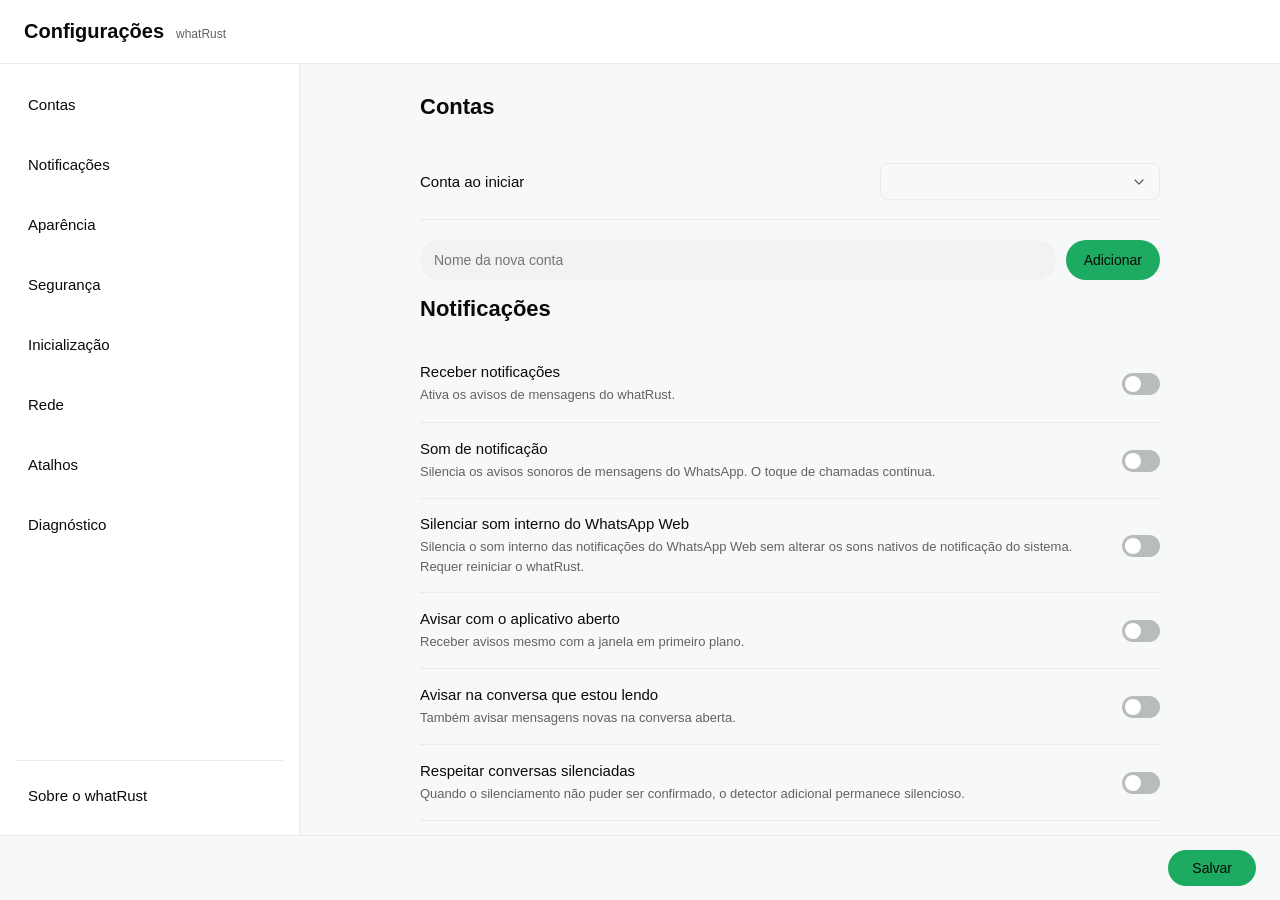
==== commit 65708f7e: "Merge groupA-langs into round 0.7.1" ====
--- a/settings-ui/index.html
+++ b/settings-ui/index.html
@@ -37,7 +37,14 @@
         <p id="accounts-note" class="group-note" role="status" aria-live="polite"></p>
       </section>
       <section class="group" id="sec-notificacoes"><h2 class="group-title">Notificações</h2><div class="boxed-list">
-<label class="row"><span class="row-text"><span class="row-title">Receber notificações</span><span class="row-subtitle">Ativa os avisos de mensagens do whatRust.</span></span><input type="checkbox" class="switch" id="notifications"></label><label class="row"><span class="row-text"><span class="row-title">Som de notificação</span><span class="row-subtitle">Silencia os avisos sonoros de mensagens do WhatsApp. O toque de chamadas continua.</span></span><input type="checkbox" class="switch" id="notification_sound"></label><label class="row"><span class="row-text"><span class="row-title">Avisar com o aplicativo aberto</span><span class="row-subtitle">Receber avisos mesmo com a janela em primeiro plano.</span></span><input type="checkbox" class="switch" id="notify_when_focused"></label><label class="row"><span class="row-text"><span class="row-title">Avisar na conversa que estou lendo</span><span class="row-subtitle">Também avisar mensagens novas na conversa aberta.</span></span><input type="checkbox" class="switch" id="notify_active_chat"></label><label class="row"><span class="row-text"><span class="row-title">Respeitar conversas silenciadas</span><span class="row-subtitle">Quando o silenciamento não puder ser confirmado, o detector adicional permanece silencioso.</span></span><input type="checkbox" class="switch" id="respect_muted"></label><label class="row"><span class="row-text"><span class="row-title">Não perturbe</span><span class="row-subtitle">Sem avisos do whatRust neste horário. As mensagens continuam chegando.</span></span><input type="checkbox" class="switch" id="quiet_hours"></label><div class="row" id="quiet_times_row"><span class="row-text"><span class="row-title">Horário do não perturbe</span><span class="row-subtitle">Pode passar da meia-noite, por exemplo 22:00 até 08:00.</span></span><div class="hotkey-row"><input type="time" id="quiet_start" aria-label="Início do não perturbe"><input type="time" id="quiet_end" aria-label="Fim do não perturbe"></div></div></div><p class="group-note">O detector adicional só usa mensagens novas identificáveis. Conversas silenciadas, histórico e estados desconhecidos não geram avisos adicionais.</p></section>
+<label class="row"><span class="row-text"><span class="row-title">Receber notificações</span><span class="row-subtitle">Ativa os avisos de mensagens do whatRust.</span></span><input type="checkbox" class="switch" id="notifications"></label><label class="row"><span class="row-text"><span class="row-title">Som de notificação</span><span class="row-subtitle">Silencia os avisos sonoros de mensagens do WhatsApp. O toque de chamadas continua.</span></span><input type="checkbox" class="switch" id="notification_sound"></label>
+<label class="row">
+  <span class="row-text">
+    <span class="row-title">Silenciar som interno do WhatsApp Web</span>
+    <span class="row-subtitle">Silencia o som interno das notificações do WhatsApp Web sem alterar os sons nativos de notificação do sistema. Requer reiniciar o whatRust.</span>
+  </span>
+  <input type="checkbox" class="switch" id="suppress_web_notification_sounds">
+</label><label class="row"><span class="row-text"><span class="row-title">Avisar com o aplicativo aberto</span><span class="row-subtitle">Receber avisos mesmo com a janela em primeiro plano.</span></span><input type="checkbox" class="switch" id="notify_when_focused"></label><label class="row"><span class="row-text"><span class="row-title">Avisar na conversa que estou lendo</span><span class="row-subtitle">Também avisar mensagens novas na conversa aberta.</span></span><input type="checkbox" class="switch" id="notify_active_chat"></label><label class="row"><span class="row-text"><span class="row-title">Respeitar conversas silenciadas</span><span class="row-subtitle">Quando o silenciamento não puder ser confirmado, o detector adicional permanece silencioso.</span></span><input type="checkbox" class="switch" id="respect_muted"></label><label class="row"><span class="row-text"><span class="row-title">Não perturbe</span><span class="row-subtitle">Sem avisos do whatRust neste horário. As mensagens continuam chegando.</span></span><input type="checkbox" class="switch" id="quiet_hours"></label><div class="row" id="quiet_times_row"><span class="row-text"><span class="row-title">Horário do não perturbe</span><span class="row-subtitle">Pode passar da meia-noite, por exemplo 22:00 até 08:00.</span></span><div class="hotkey-row"><input type="time" id="quiet_start" aria-label="Início do não perturbe"><input type="time" id="quiet_end" aria-label="Fim do não perturbe"></div></div></div><p class="group-note">O detector adicional só usa mensagens novas identificáveis. Conversas silenciadas, histórico e estados desconhecidos não geram avisos adicionais.</p></section>
 
       <section class="group" id="sec-sistema">
         <h2 class="group-title">Comportamento</h2>
@@ -77,6 +84,15 @@
       <section class="group" id="sec-aparencia">
         <h2 class="group-title">Aparência</h2>
         <div class="boxed-list">
+          <label class="row">
+            <span class="row-text"><span class="row-title">Tema</span>
+              <span class="row-subtitle">O WhatsApp segue esta opção quando o tema dele está em "Padrão do sistema".</span></span>
+            <select id="theme">
+              <option value="system">Sistema</option>
+              <option value="light">Claro</option>
+              <option value="dark">Escuro</option>
+            </select>
+          </label>
           <label class="row">
             <span class="row-text"><span class="row-title">Tamanho da interface</span>
               <span class="row-subtitle">Ajusta o tamanho do WhatsApp sem alterar as outras contas.</span></span>
@@ -97,16 +113,6 @@
               <span class="row-subtitle">Mostra o seletor de contas e a engrenagem dentro do cabeçalho do WhatsApp (Windows e janela única). Desative para não alterar a página. Vale ao reiniciar o whatRust.</span></span>
             <input type="checkbox" class="switch" id="page_overlays" />
           </label>
-          <label class="row">
-            <span class="row-text"><span class="row-title">Mostrar contagem de não lidas</span>
-              <span class="row-subtitle">Mostra o número de conversas não lidas no ícone da bandeja, no ícone do app, no título da janela e nas contas dentro do whatRust. Os avisos de mensagens não mudam.</span></span>
-            <input type="checkbox" class="switch" id="show_unread_counts" />
-          </label>
-          <label class="row">
-            <span class="row-text"><span class="row-title">Mostrar a escolha de perfis ao iniciar</span>
-              <span class="row-subtitle">Com mais de uma conta, abre a tela com um cartão por conta em vez de abrir direto a conta inicial (janela única). Vale ao reiniciar o whatRust.</span></span>
-            <input type="checkbox" class="switch" id="show_profile_picker" />
-          </label>
           <label class="row linux-only" id="title_bar_row" hidden>
             <span class="row-text"><span class="row-title">Barra de título</span>
               <span class="row-subtitle" id="title_bar_subtitle">Gerenciadores de janelas lado a lado, como o Hyprland, não usam barra de título.</span></span>
@@ -130,6 +136,9 @@
             <select id="language">
               <option value="pt-BR">Português (Brasil)</option>
               <option value="en">English</option>
+              <option value="es">Español</option>
+              <option value="ar">العربية</option>
+              <option value="id">Bahasa Indonesia</option>
             </select>
           </label>
           <div class="row">
@@ -280,8 +289,7 @@
       <section class="group" id="sec-diagnostico"><h2 class="group-title">Diagnóstico de notificações</h2>
       <div class="boxed-list"><div class="row"><span class="row-text"><span class="row-title">Verificar avisos do Windows</span><span class="row-subtitle">O teste confirma o envio; confira se o Windows exibe o banner.</span></span><button id="test-notification" type="button">Testar</button></div><div class="row"><span class="row-text">Permissões e Não perturbe</span><button id="windows-notifications" class="secondary" type="button">Abrir no Windows</button></div></div>
       <p id="diagnostic-note" class="group-note" role="status"></p><div id="route-status" class="boxed-list"></div>
-      <h3>Atividade desta sessão</h3><p class="group-note">Somente horário, conta e resultado. Não armazena o texto das mensagens.</p>
-      <div class="boxed-list"><label class="row"><span class="row-text"><span class="row-title">Registrar atividade</span><span class="row-subtitle">Desative para pausar: novos eventos não aparecem aqui. O registro volta a vazio ao reiniciar o whatRust.</span></span><input type="checkbox" class="switch" id="activity-recording" checked></label><div class="row"><span class="row-text">Apagar o registro atual</span><button id="clear-activity" class="secondary" type="button">Limpar</button></div></div><div id="notification-history" class="boxed-list"></div>
+      <h3>Atividade desta sessão</h3><p class="group-note">Somente horário, conta e resultado. Não armazena o texto das mensagens.</p><div id="notification-history" class="boxed-list"></div>
       </section>
       <section class="group" id="sec-atualizacoes">
         <h2 class="group-title">Sobre o whatRust</h2>
@@ -341,7 +349,6 @@
     </main></div>
 
     <footer class="footer">
-      <button id="relaunch" type="button" class="secondary" title="Fecha e abre o whatRust de novo">Reiniciar o app</button>
       <span id="note" class="note" role="status" aria-live="polite"></span>
       <button id="save">Salvar</button>
     </footer>
--- a/settings-ui/style.css
+++ b/settings-ui/style.css
@@ -58,7 +58,7 @@
 .app-header span { font-size: 12px; color: var(--dim); }
 .app-header button { color: var(--dim); font-weight: 400; }
 .settings-layout { display: flex; flex: 1; min-height: 0; overflow: hidden; }
-.settings-nav { flex: 0 0 300px; padding: 12px 8px; display: flex; flex-direction: column; gap: 4px; border-right: 1px solid var(--border); }
+.settings-nav { flex: 0 0 300px; padding: 12px 8px; display: flex; flex-direction: column; gap: 4px; border-inline-end: 1px solid var(--border); }
 .settings-nav a { display: flex; align-items: center; gap: 24px; padding: 16px 20px; border-radius:8px; min-height:56px; font-size: 15px; color: inherit; text-decoration: none; }
 .settings-nav a:hover, .settings-nav a[aria-current=page] { background: var(--hover); }
 .settings-nav svg { width: 22px; height: 22px; stroke: var(--dim); fill: none; stroke-width: 1.7; stroke-linecap: round; stroke-linejoin: round; flex-shrink: 0; }
@@ -80,12 +80,14 @@
 .entry-row input { flex: 1; min-width: 0; }
 input[type=text], input[type=password], input[type=number], select { border: 1px solid var(--border); border-radius: 8px; padding: 8px 12px; background: transparent; color: inherit; }
 input[type=number] { width: 80px; }
-select { min-width: 120px; appearance: none; -webkit-appearance: none; padding-right: 36px; background-image: var(--chevron); background-repeat: no-repeat; background-position: right 12px center; background-size: 16px 16px; line-height: 1.4; }
+select { min-width: 120px; appearance: none; -webkit-appearance: none; padding-inline-end: 36px; background-image: var(--chevron); background-repeat: no-repeat; background-position: right 12px center; background-size: 16px 16px; line-height: 1.4; }
 select option { background: var(--bg); color: var(--fg); }
 .switch { appearance: none; -webkit-appearance: none; position: relative; width: 38px; height: 22px; margin: 0; flex: 0 0 38px; border: 0; border-radius: 12px; background: var(--switch-off); cursor: pointer; }
-.switch::before { content: ""; position: absolute; left: 3px; top: 3px; width: 16px; height: 16px; border-radius: 50%; background: #fff; transition: transform .15s; }
+.switch::before { content: ""; position: absolute; inset-inline-start: 3px; top: 3px; width: 16px; height: 16px; border-radius: 50%; background: #fff; transition: transform .15s; }
 .switch:checked { background: var(--green); }
 .switch:checked::before { transform: translateX(16px); }
+[dir=rtl] .switch:checked::before { transform: translateX(-16px); }
+[dir=rtl] select { background-position: left 12px center; }
 .account-row { border-radius:8px; display: flex; align-items: center; min-height: 88px; gap: 15px; padding: 12px; }
 .account-row:hover { background:var(--hover); }
 .account-row:hover .account-avatar:not(.has-photo) { background: var(--control-hover); }
@@ -100,7 +102,7 @@
 .contributors { list-style: none; margin: 0; padding: 0; display: flex; flex-wrap: wrap; gap: 8px; }
 .contributors a { display: inline-block; padding: 6px 12px; border: 1px solid var(--border); border-radius: 16px; color: inherit; text-decoration: none; font-size: 13px; }
 .contributors a:hover { background: var(--hover); }
-.account-open { display: flex; flex: 1; min-width: 0; align-items: flex-start; flex-direction: column; gap: 5px; padding: 0; border: 0; border-radius: 0; background: transparent; color: inherit; text-align: left; }
+.account-open { display: flex; flex: 1; min-width: 0; align-items: flex-start; flex-direction: column; gap: 5px; padding: 0; border: 0; border-radius: 0; background: transparent; color: inherit; text-align: start; }
 .acct-name { font-size: 16px; max-width: 100%; white-space: nowrap; text-overflow: ellipsis; overflow: hidden; }
 .acct-subtitle { font-size: 13px; color: var(--dim); font-weight: 400; }
 .account-more { display: grid; place-items: center; flex: 0 0 40px; font-size: 26px; line-height: 1; width: 40px; height: 40px; border-radius: 50%; padding: 0; color: var(--dim); background: transparent; transition: background-color .12s, color .12s; }
@@ -109,7 +111,7 @@
 @media(prefers-reduced-motion:reduce) { .account-more { transition:none; } }
 .acct-unread { background: var(--green); color: var(--on-green); font-size: 12px; padding: 2px 7px; border-radius: 10px; }
 .account-actions { position: fixed; inset: auto; border: 1px solid var(--border); border-radius: 8px; background: var(--card); color: var(--fg); box-shadow: 0 2px 12px #0004; padding: 6px 0; width: 245px; max-width:calc(100vw - 24px); margin: 0; max-height: calc(100vh - 24px);overflow-y:auto;overscroll-behavior:contain; }
-.account-actions button { display: block; width: 100%; border-radius: 0; background: transparent; color: inherit; text-align: left; font-size: 14px; font-weight: 400; padding: 12px 22px; }
+.account-actions button { display: block; width: 100%; border-radius: 0; background: transparent; color: inherit; text-align: start; font-size: 14px; font-weight: 400; padding: 12px 22px; }
 .account-actions button:hover, .account-actions button:focus-visible { background: var(--hover); }
 .account-actions .danger { color: var(--danger); }
 .add-row { display: flex; gap: 10px; margin-top: 20px; }
@@ -120,8 +122,6 @@
 .hotkey-hint { font-size: 13px; color: var(--warn); }
 .footer { display: flex; justify-content: space-between; align-items: center; gap: 12px; padding: 14px 24px; border-top: 1px solid var(--border); }
 .footer button { padding: 10px 24px; margin-inline-start: auto; }
-.footer #relaunch { margin-inline-start: 0; }
-.footer .note { flex: 1; min-width: 0; }
 .note { font-size: 13px; color: var(--green); }
 .prefs h3 { font-size: 14px; margin: 24px 0 6px; }
 @media(max-width:900px) { .settings-nav { flex-basis: 220px; } .settings-nav a { padding: 16px 20px; gap: 18px; } .prefs { padding: 26px 24px; } }
@@ -159,7 +159,7 @@
 .notes { font-size: 13px; line-height: 1.55; max-height: 320px; overflow-y: auto; padding: 4px 0; overflow-wrap: anywhere; }
 .notes h4 { margin: 14px 0 4px; font-size: 14px; }
 .notes p { margin: 6px 0; }
-.notes ul { margin: 6px 0; padding-left: 20px; }
+.notes ul { margin: 6px 0; padding-inline-start: 20px; }
 .notes code, .notes pre { font: 12px ui-monospace, Menlo, Consolas, monospace; background: var(--hover); border-radius: 4px; }
 .notes code { padding: 1px 4px; }
 .notes pre { padding: 8px 10px; overflow-x: auto; white-space: pre-wrap; }
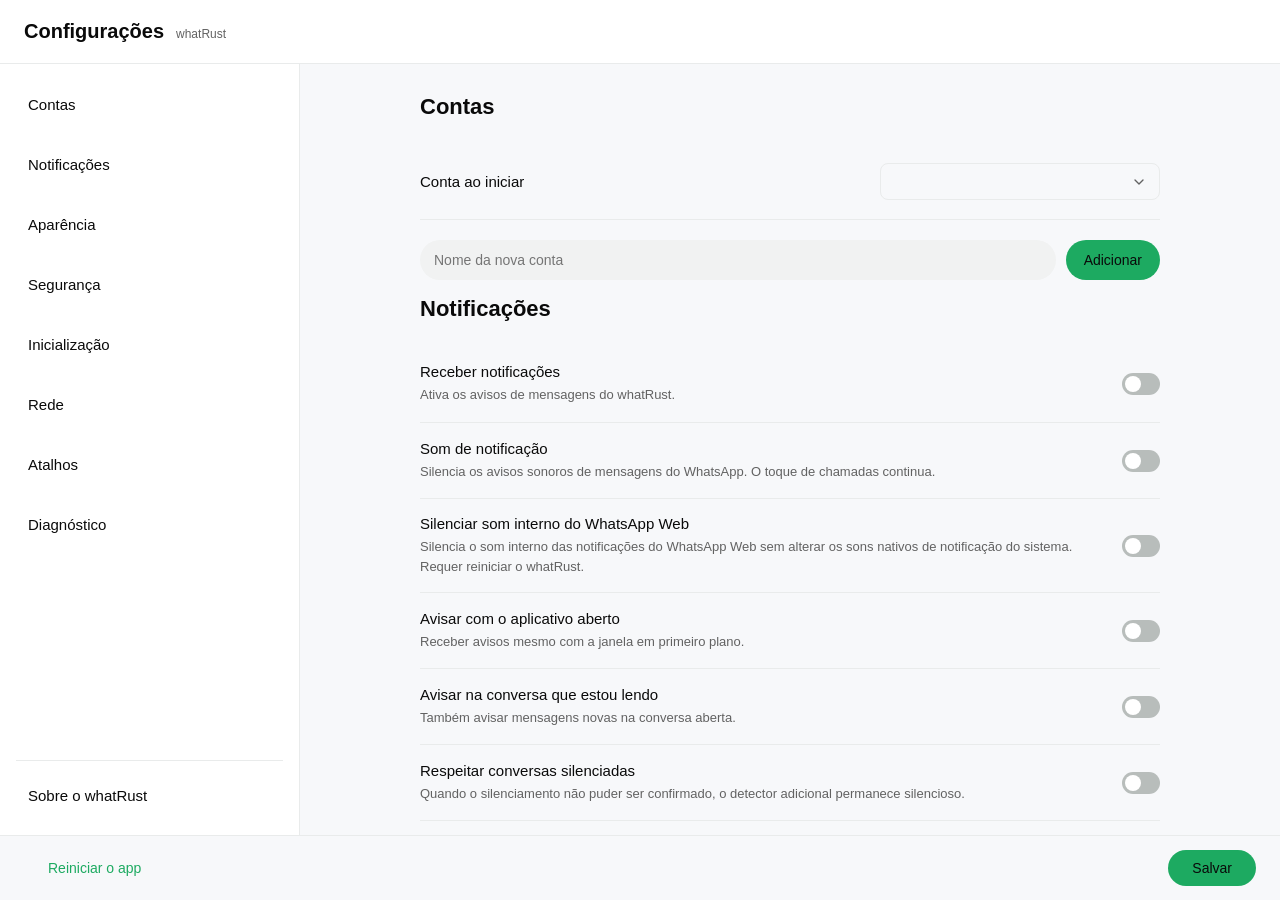
==== commit fe4f4259: "Merge groupc-interface into round 0.7.1 # Conflicts: #	.github/workflows/check.yml #	CONTRIBUTING.md" ====
--- a/settings-ui/index.html
+++ b/settings-ui/index.html
@@ -113,6 +113,16 @@
               <span class="row-subtitle">Mostra o seletor de contas e a engrenagem dentro do cabeçalho do WhatsApp (Windows e janela única). Desative para não alterar a página. Vale ao reiniciar o whatRust.</span></span>
             <input type="checkbox" class="switch" id="page_overlays" />
           </label>
+          <label class="row">
+            <span class="row-text"><span class="row-title">Mostrar contagem de não lidas</span>
+              <span class="row-subtitle">Mostra o número de conversas não lidas no ícone da bandeja, no ícone do app, no título da janela e nas contas dentro do whatRust. Os avisos de mensagens não mudam.</span></span>
+            <input type="checkbox" class="switch" id="show_unread_counts" />
+          </label>
+          <label class="row">
+            <span class="row-text"><span class="row-title">Mostrar a escolha de perfis ao iniciar</span>
+              <span class="row-subtitle">Com mais de uma conta, abre a tela com um cartão por conta em vez de abrir direto a conta inicial (janela única). Vale ao reiniciar o whatRust.</span></span>
+            <input type="checkbox" class="switch" id="show_profile_picker" />
+          </label>
           <label class="row linux-only" id="title_bar_row" hidden>
             <span class="row-text"><span class="row-title">Barra de título</span>
               <span class="row-subtitle" id="title_bar_subtitle">Gerenciadores de janelas lado a lado, como o Hyprland, não usam barra de título.</span></span>
@@ -289,7 +299,8 @@
       <section class="group" id="sec-diagnostico"><h2 class="group-title">Diagnóstico de notificações</h2>
       <div class="boxed-list"><div class="row"><span class="row-text"><span class="row-title">Verificar avisos do Windows</span><span class="row-subtitle">O teste confirma o envio; confira se o Windows exibe o banner.</span></span><button id="test-notification" type="button">Testar</button></div><div class="row"><span class="row-text">Permissões e Não perturbe</span><button id="windows-notifications" class="secondary" type="button">Abrir no Windows</button></div></div>
       <p id="diagnostic-note" class="group-note" role="status"></p><div id="route-status" class="boxed-list"></div>
-      <h3>Atividade desta sessão</h3><p class="group-note">Somente horário, conta e resultado. Não armazena o texto das mensagens.</p><div id="notification-history" class="boxed-list"></div>
+      <h3>Atividade desta sessão</h3><p class="group-note">Somente horário, conta e resultado. Não armazena o texto das mensagens.</p>
+      <div class="boxed-list"><label class="row"><span class="row-text"><span class="row-title">Registrar atividade</span><span class="row-subtitle">Desative para pausar: novos eventos não aparecem aqui. O registro volta a vazio ao reiniciar o whatRust.</span></span><input type="checkbox" class="switch" id="activity-recording" checked></label><div class="row"><span class="row-text">Apagar o registro atual</span><button id="clear-activity" class="secondary" type="button">Limpar</button></div></div><div id="notification-history" class="boxed-list"></div>
       </section>
       <section class="group" id="sec-atualizacoes">
         <h2 class="group-title">Sobre o whatRust</h2>
@@ -349,6 +360,7 @@
     </main></div>
 
     <footer class="footer">
+      <button id="relaunch" type="button" class="secondary" title="Fecha e abre o whatRust de novo">Reiniciar o app</button>
       <span id="note" class="note" role="status" aria-live="polite"></span>
       <button id="save">Salvar</button>
     </footer>
--- a/settings-ui/style.css
+++ b/settings-ui/style.css
@@ -122,6 +122,8 @@
 .hotkey-hint { font-size: 13px; color: var(--warn); }
 .footer { display: flex; justify-content: space-between; align-items: center; gap: 12px; padding: 14px 24px; border-top: 1px solid var(--border); }
 .footer button { padding: 10px 24px; margin-inline-start: auto; }
+.footer #relaunch { margin-inline-start: 0; }
+.footer .note { flex: 1; min-width: 0; }
 .note { font-size: 13px; color: var(--green); }
 .prefs h3 { font-size: 14px; margin: 24px 0 6px; }
 @media(max-width:900px) { .settings-nav { flex-basis: 220px; } .settings-nav a { padding: 16px 20px; gap: 18px; } .prefs { padding: 26px 24px; } }
